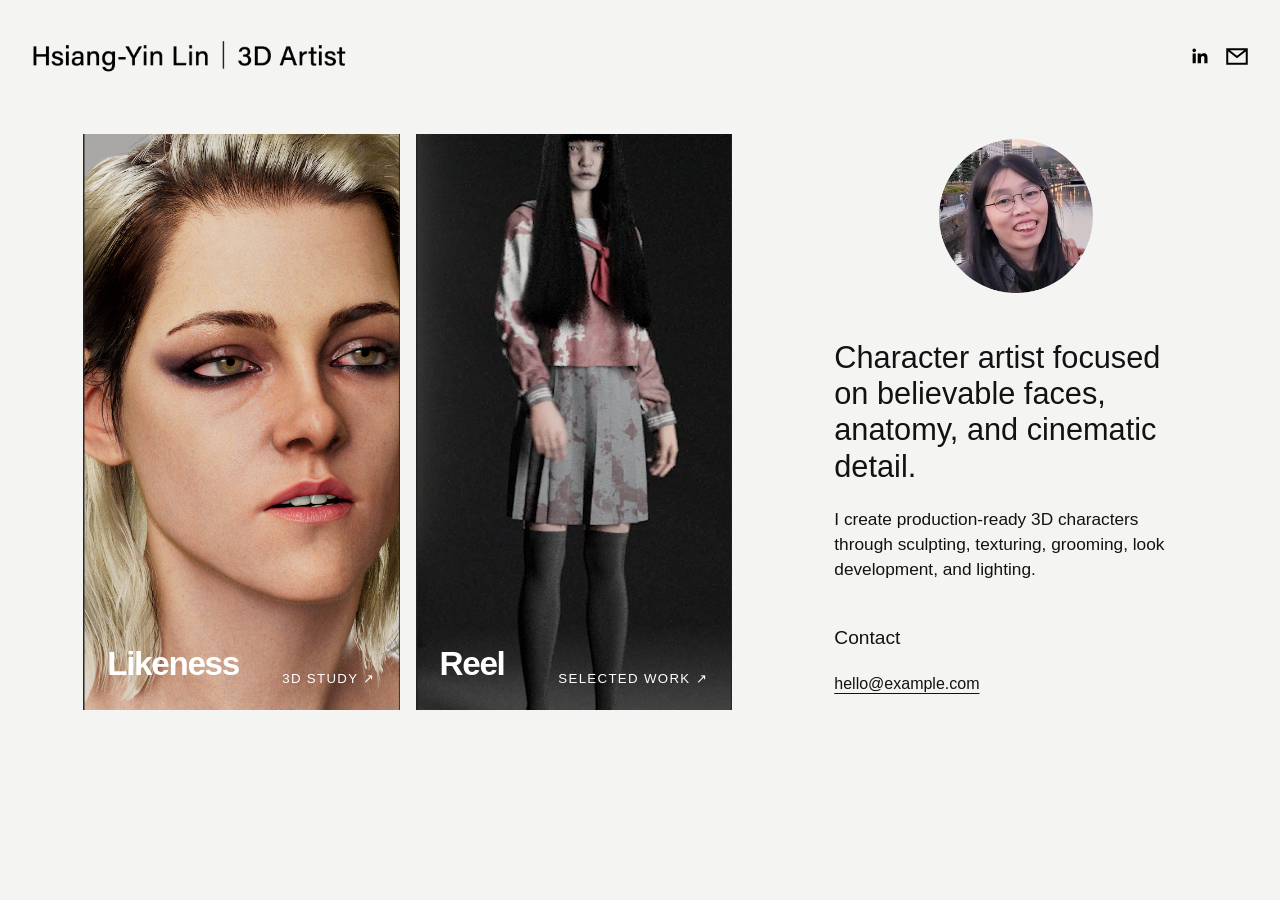
==== index.html @ c495213a "Add files via upload" ====
<!doctype html>
<html lang="en">
<head>
  <meta charset="utf-8">
  <meta name="viewport" content="width=device-width, initial-scale=1">
  <meta name="description" content="Portfolio of Hsiang-Yin Lin, 3D Artist.">
  <title>Hsiang-Yin Lin | 3D Artist</title>
  <link rel="stylesheet" href="assets/styles.css">
</head>
<body>
  <header class="site-header site-shell">
    <a class="brand" href="index.html"><img class="brand-image" src="assets/icon_name.png" alt="Hsiang-Yin Lin | 3D Artist"></a>
    <nav class="header-links" aria-label="Contact links">
      <a class="icon-link" href="https://www.linkedin.com/" aria-label="LinkedIn"><img src="assets/linkedin.svg" alt=""></a>
      <a class="icon-link" href="mailto:hello@example.com" aria-label="Email"><img src="assets/email.svg" alt=""></a>
    </nav>
  </header>

  <main class="home-grid site-shell">
    <section class="project-grid" aria-label="Selected work">
      <a class="project-card" href="likeness.html" aria-label="View Likeness Study project">
        <img class="project-art" src="assets/index02.png" alt="">
        <div class="project-label"><strong>Likeness</strong><span>3D study ↗</span></div>
      </a>
      <a class="project-card" href="reel.html" aria-label="View showreel">
        <img class="project-art" src="assets/index01.png" alt="">
        <div class="project-label"><strong>Reel</strong><span>Selected work ↗</span></div>
      </a>
    </section>

    <aside class="bio">
      <img class="portrait" src="assets/index03.png" alt="Portrait of Hsiang-Yin Lin">
      <h1>Character artist focused on believable faces, anatomy, and cinematic detail.</h1>
      <p>I create production-ready 3D characters through sculpting, texturing, grooming, look development, and lighting.</p>
      <h2>Contact</h2>
      <a class="text-link" href="mailto:hello@example.com">hello@example.com</a>
    </aside>
  </main>
</body>
</html>
---- assets/styles.css ----
:root {
  --paper: #F4F4F3;
  --ink: #121212;
  --muted: #656565;
  --line: #d7d7d2;
  --accent: #d7ff3f;
  --max: 1440px;
}

* { box-sizing: border-box; }

html { scroll-behavior: smooth; }

body {
  margin: 0;
  color: var(--ink);
  background: var(--paper);
  font-family: Arial, sans-serif;
  font-weight: 400;
  font-size: 16px;
  line-height: 1.45;
}

a { color: inherit; }

img { display: block; max-width: 100%; }

.site-shell {
  width: min(calc(100% - 64px), var(--max));
  margin: 0 auto;
}

.site-header {
  display: flex;
  align-items: center;
  justify-content: space-between;
  min-height: 112px;
}

.brand {
  text-decoration: none;
  display: block;
  line-height: 0;
}
.brand-image { display: block; width: 315px; height: auto; max-width: 64vw; }

.header-links { display: flex; align-items: center; gap: 16px; }
.icon-link { display: grid; place-items: center; line-height: 0; }
.icon-link:first-child { width: 18px; height: 18px; }
.icon-link:last-child { width: 22px; height: 17px; }
.icon-link img { display: block; width: 100%; height: 100%; }

.home-grid {
  display: grid;
  grid-template-columns: minmax(0, 1.7fr) minmax(280px, .95fr);
  gap: clamp(56px, 8vw, 120px);
  align-items: start;
  padding: 22px 4vw 96px;
}

.project-grid { display: grid; grid-template-columns: repeat(2, minmax(0, 1fr)); gap: 16px; }

.project-card {
  position: relative;
  display: block;
  min-height: min(64vh, 720px);
  overflow: hidden;
  color: white;
  text-decoration: none;
  background: #222;
}

.project-art {
  position: absolute;
  inset: 0;
  width: 100%;
  height: 100%;
  object-fit: cover;
  transition: transform .6s cubic-bezier(.2,.7,.2,1), filter .4s ease;
}

.project-card:hover .project-art, .project-card:focus-visible .project-art { transform: scale(1.035); filter: brightness(.82); }
.project-label { position: absolute; inset: auto 24px 22px; display: flex; justify-content: space-between; align-items: end; gap: 16px; }
.project-label strong { font-size: clamp(1.35rem, 2.6vw, 2.25rem); letter-spacing: -.04em; }
.project-label span { font-size: .83rem; text-transform: uppercase; letter-spacing: .1em; }

.bio { padding-top: 4px; max-width: 420px; }
.portrait {
  width: 156px;
  aspect-ratio: 1;
  margin: 0 auto 46px;
  border-radius: 50%;
  object-fit: cover;
}
.bio h1 { margin: 0 0 22px; font-size: clamp(1.55rem, 2.4vw, 2.15rem); line-height: 1.18; font-weight: 400; letter-spacing: 0; }
.bio p { margin: 0 0 42px; font-size: 1.08rem; }
.bio h2 { font-size: 1.2rem; font-weight: 400; margin: 0 0 20px; }
.text-link { text-underline-offset: 4px; text-decoration-thickness: 1px; }

.project-page { padding-bottom: 112px; }
.back-link { display: inline-block; margin: 8px 0 56px; text-decoration: none; }
.back-link:hover { text-decoration: underline; text-underline-offset: 4px; }
.project-heading { display: grid; grid-template-columns: 1.5fr 1fr; gap: 64px; align-items: end; padding-bottom: 44px; border-bottom: 1px solid var(--line); }
.eyebrow { margin: 0 0 12px; color: var(--muted); text-transform: uppercase; letter-spacing: .12em; font-size: .8rem; }
.project-heading h1 { margin: 0; font-size: clamp(3rem, 8vw, 7.5rem); line-height: .88; letter-spacing: -.07em; }
.project-intro { margin: 0; max-width: 560px; font-size: clamp(1.05rem, 1.7vw, 1.35rem); }

.gallery { display: grid; grid-template-columns: repeat(12, 1fr); gap: 18px; padding-top: 64px; }
.gallery figure { margin: 0; }
.gallery figure:nth-child(1), .gallery figure:nth-child(4) { grid-column: span 7; }
.gallery figure:nth-child(2), .gallery figure:nth-child(3), .gallery figure:nth-child(5) { grid-column: span 5; }
.media-placeholder {
  min-height: 420px;
  display: grid;
  place-items: center;
  padding: 24px;
  color: rgba(255,255,255,.8);
  text-align: center;
  background:
    radial-gradient(circle at 60% 30%, rgba(255,255,255,.25), transparent 9%),
    radial-gradient(ellipse at 50% 47%, #34353a 0 20%, transparent 21%),
    linear-gradient(145deg, #0d0e10, #666b73);
}
.gallery figure:nth-child(even) .media-placeholder { background: linear-gradient(145deg, #9da0a2, #242629 70%); }
.media-placeholder span { padding: 9px 13px; border: 1px solid rgba(255,255,255,.45); background: rgba(0,0,0,.22); font-size: .78rem; letter-spacing: .1em; text-transform: uppercase; }
figcaption { padding-top: 10px; color: var(--muted); font-size: .88rem; }

.reel-layout { display: grid; grid-template-columns: minmax(0, 1.65fr) minmax(260px, .65fr); gap: 44px; padding-top: 64px; align-items: start; }
.video-frame { aspect-ratio: 16 / 9; background: #111; }
.video-frame iframe { width: 100%; height: 100%; border: 0; }
.details h2 { margin: 0 0 16px; font-size: 1.35rem; }
.details p { color: #373737; }
.facts { margin: 34px 0 0; padding: 0; list-style: none; border-top: 1px solid var(--line); }
.facts li { display: flex; justify-content: space-between; gap: 24px; padding: 13px 0; border-bottom: 1px solid var(--line); font-size: .9rem; }
.facts span { color: var(--muted); }
.stills { grid-column: 1 / -1; display: grid; grid-template-columns: repeat(3, 1fr); gap: 18px; margin-top: 22px; }
.stills .media-placeholder { min-height: 250px; }

@media (max-width: 820px) {
  .site-shell { width: min(calc(100% - 32px), var(--max)); }
  .site-header { min-height: 88px; }
  .home-grid, .project-heading, .reel-layout { grid-template-columns: 1fr; }
  .home-grid { padding: 8px 0 72px; gap: 56px; }
  .bio { order: -1; max-width: 620px; }
  .portrait { width: 112px; margin: 0 0 28px; }
  .bio p { margin-bottom: 28px; }
  .project-heading { gap: 30px; }
  .gallery figure:nth-child(n) { grid-column: span 12; }
  .media-placeholder { min-height: 360px; }
  .stills { grid-template-columns: 1fr; }
}

@media (max-width: 520px) {
  .brand-image { width: 260px; max-width: 68vw; }
  .project-grid { grid-template-columns: 1fr; }
  .project-card { min-height: 58vh; }
  .project-heading h1 { font-size: 3.6rem; }
}
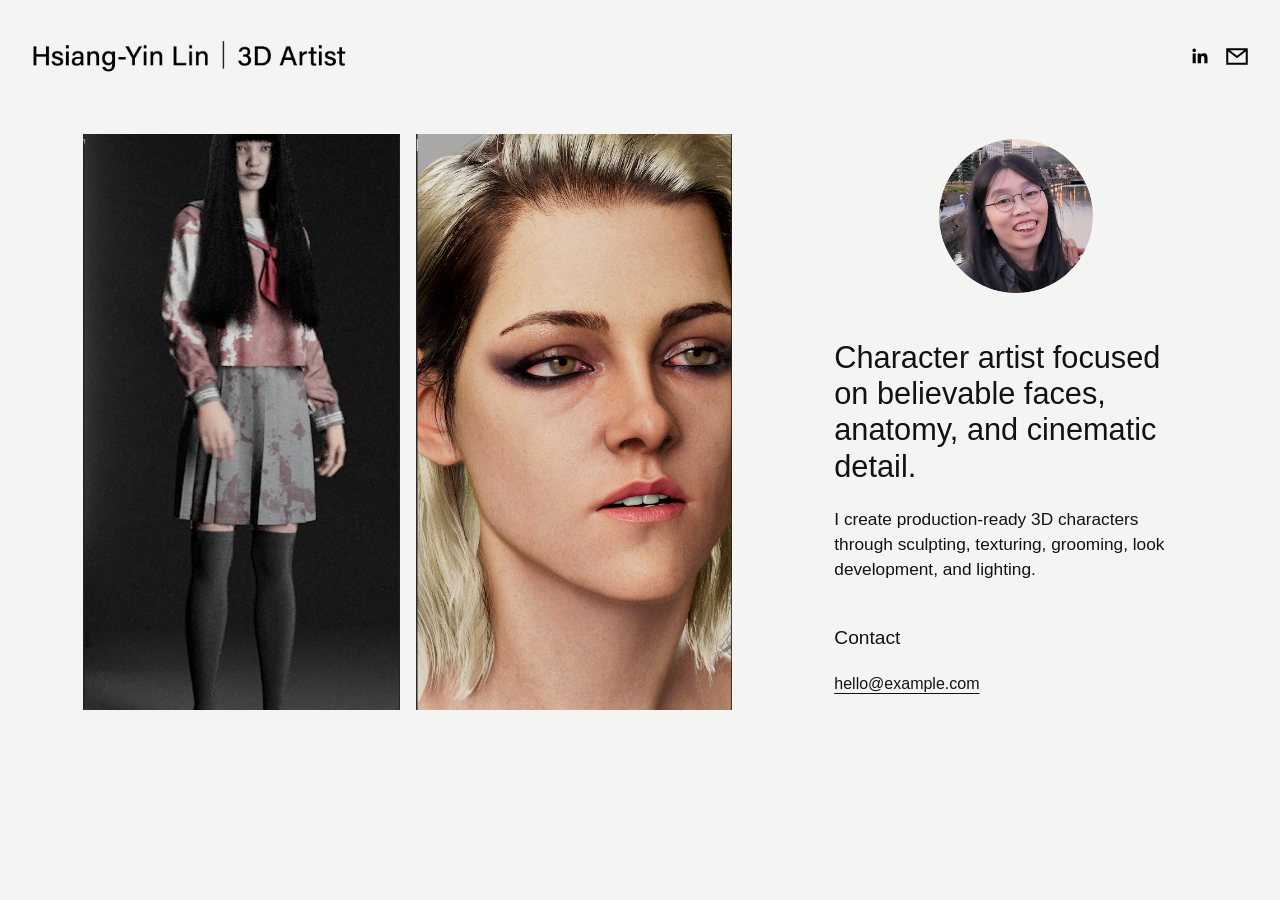
==== commit 9e075f52: "Add files via upload" ====
--- a/index.html
+++ b/index.html
@@ -18,13 +18,13 @@
 
   <main class="home-grid site-shell">
     <section class="project-grid" aria-label="Selected work">
-      <a class="project-card" href="likeness.html" aria-label="View Likeness Study project">
-        <img class="project-art" src="assets/index02.png" alt="">
-        <div class="project-label"><strong>Likeness</strong><span>3D study ↗</span></div>
-      </a>
       <a class="project-card" href="reel.html" aria-label="View showreel">
         <img class="project-art" src="assets/index01.png" alt="">
-        <div class="project-label"><strong>Reel</strong><span>Selected work ↗</span></div>
+        <span class="hover-title">Work Showreel</span>
+      </a>
+      <a class="project-card" href="likeness.html" aria-label="View Kristen Stewart Likeness project">
+        <img class="project-art" src="assets/index02.png" alt="">
+        <span class="hover-title">Kristen Stewart Likeness</span>
       </a>
     </section>
 
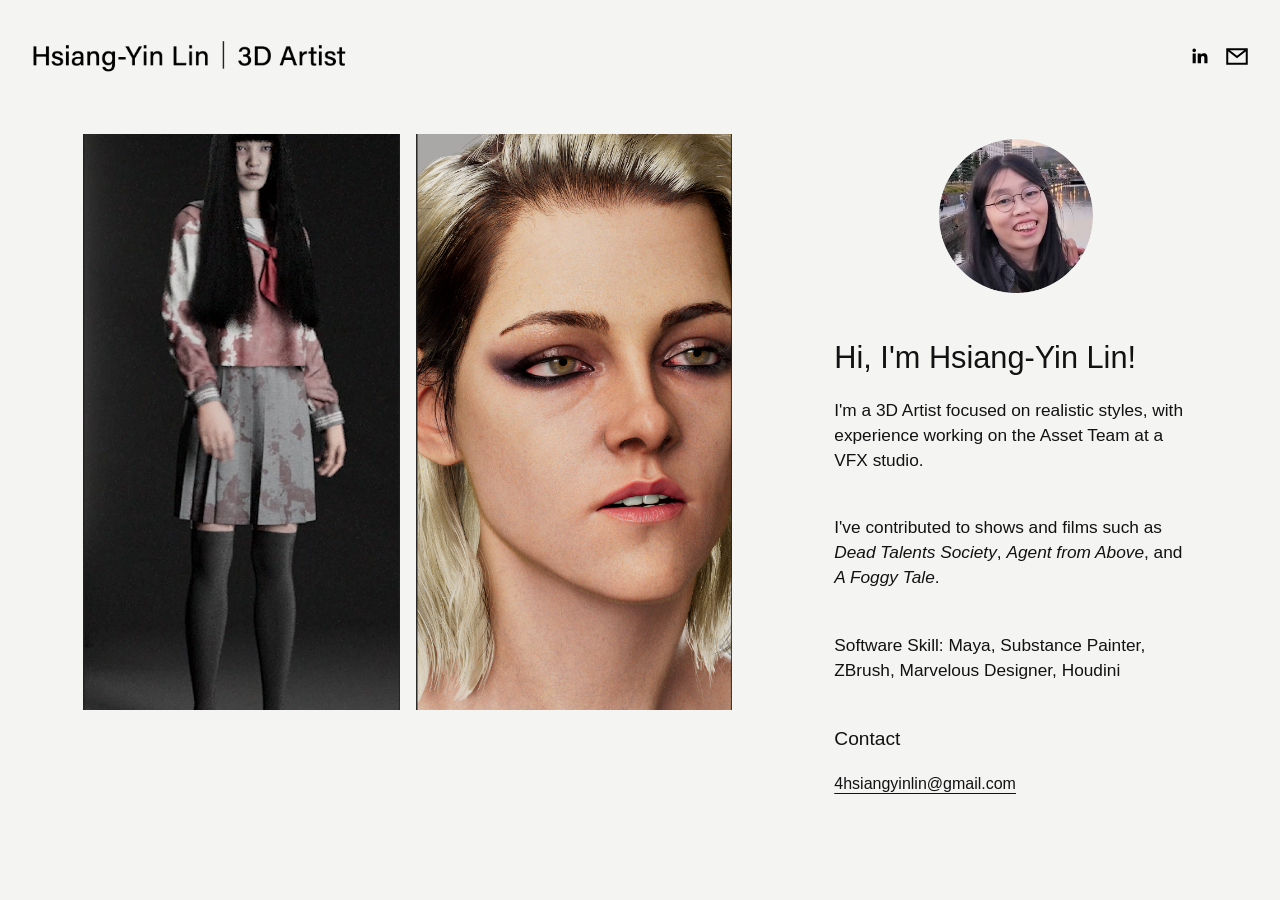
==== commit 25e02405: "Add files via upload" ====
--- a/index.html
+++ b/index.html
@@ -12,7 +12,7 @@
     <a class="brand" href="index.html"><img class="brand-image" src="assets/icon_name.png" alt="Hsiang-Yin Lin | 3D Artist"></a>
     <nav class="header-links" aria-label="Contact links">
       <a class="icon-link" href="https://www.linkedin.com/" aria-label="LinkedIn"><img src="assets/linkedin.svg" alt=""></a>
-      <a class="icon-link" href="mailto:hello@example.com" aria-label="Email"><img src="assets/email.svg" alt=""></a>
+      <a class="icon-link" href="mailto:4hsiangyinlin@gmail.com" aria-label="Email"><img src="assets/email.svg" alt=""></a>
     </nav>
   </header>
 
@@ -30,10 +30,12 @@
 
     <aside class="bio">
       <img class="portrait" src="assets/index03.png" alt="Portrait of Hsiang-Yin Lin">
-      <h1>Character artist focused on believable faces, anatomy, and cinematic detail.</h1>
-      <p>I create production-ready 3D characters through sculpting, texturing, grooming, look development, and lighting.</p>
+      <h1>Hi, I'm Hsiang-Yin Lin!</h1>
+      <p>I'm a 3D Artist focused on realistic styles, with experience working on the Asset Team at a VFX studio.</p>
+      <p>I've contributed to shows and films such as <em>Dead Talents Society</em>, <em>Agent from Above</em>, and <em>A Foggy Tale</em>.</p>
+      <p>Software Skill: Maya, Substance Painter, ZBrush, Marvelous Designer, Houdini</p>
       <h2>Contact</h2>
-      <a class="text-link" href="mailto:hello@example.com">hello@example.com</a>
+      <a class="text-link" href="mailto:4hsiangyinlin@gmail.com">4hsiangyinlin@gmail.com</a>
     </aside>
   </main>
 </body>
--- a/assets/styles.css
+++ b/assets/styles.css
@@ -70,6 +70,17 @@
   background: #222;
 }
 
+.project-card::after {
+  content: "";
+  position: absolute;
+  inset: 0;
+  z-index: 1;
+  background: #000;
+  opacity: 0;
+  transition: opacity .4s ease;
+  pointer-events: none;
+}
+
 .project-art {
   position: absolute;
   inset: 0;
@@ -79,10 +90,61 @@
   transition: transform .6s cubic-bezier(.2,.7,.2,1), filter .4s ease;
 }
 
-.project-card:hover .project-art, .project-card:focus-visible .project-art { transform: scale(1.035); filter: brightness(.82); }
-.project-label { position: absolute; inset: auto 24px 22px; display: flex; justify-content: space-between; align-items: end; gap: 16px; }
-.project-label strong { font-size: clamp(1.35rem, 2.6vw, 2.25rem); letter-spacing: -.04em; }
-.project-label span { font-size: .83rem; text-transform: uppercase; letter-spacing: .1em; }
+.project-card:hover::after,
+.project-card:focus-visible::after {
+  opacity: .62;
+}
+
+.project-card:hover .project-art,
+.project-card:focus-visible .project-art {
+  transform: scale(1.035);
+}
+
+.hover-title {
+  position: absolute;
+  inset: 0;
+  z-index: 2;
+  display: grid;
+  place-items: center;
+  padding: 24px;
+  color: #fff;
+  font-size: clamp(1.2rem, 2vw, 1.75rem);
+  font-weight: 400;
+  line-height: 1.2;
+  text-align: center;
+  opacity: 0;
+  transform: translateY(8px);
+  transition: opacity .35s ease, transform .35s ease;
+  pointer-events: none;
+}
+
+.project-card:hover .hover-title,
+.project-card:focus-visible .hover-title {
+  opacity: 1;
+  transform: translateY(0);
+}
+
+@media (hover: none) {
+  .project-card::after {
+    opacity: .3;
+    background: linear-gradient(to top, #000, transparent 48%);
+  }
+
+  .hover-title {
+    place-items: end start;
+    opacity: 1;
+    transform: none;
+    text-align: left;
+  }
+}
+
+@media (prefers-reduced-motion: reduce) {
+  .project-art,
+  .project-card::after,
+  .hover-title {
+    transition: none;
+  }
+}
 
 .bio { padding-top: 4px; max-width: 420px; }
 .portrait {
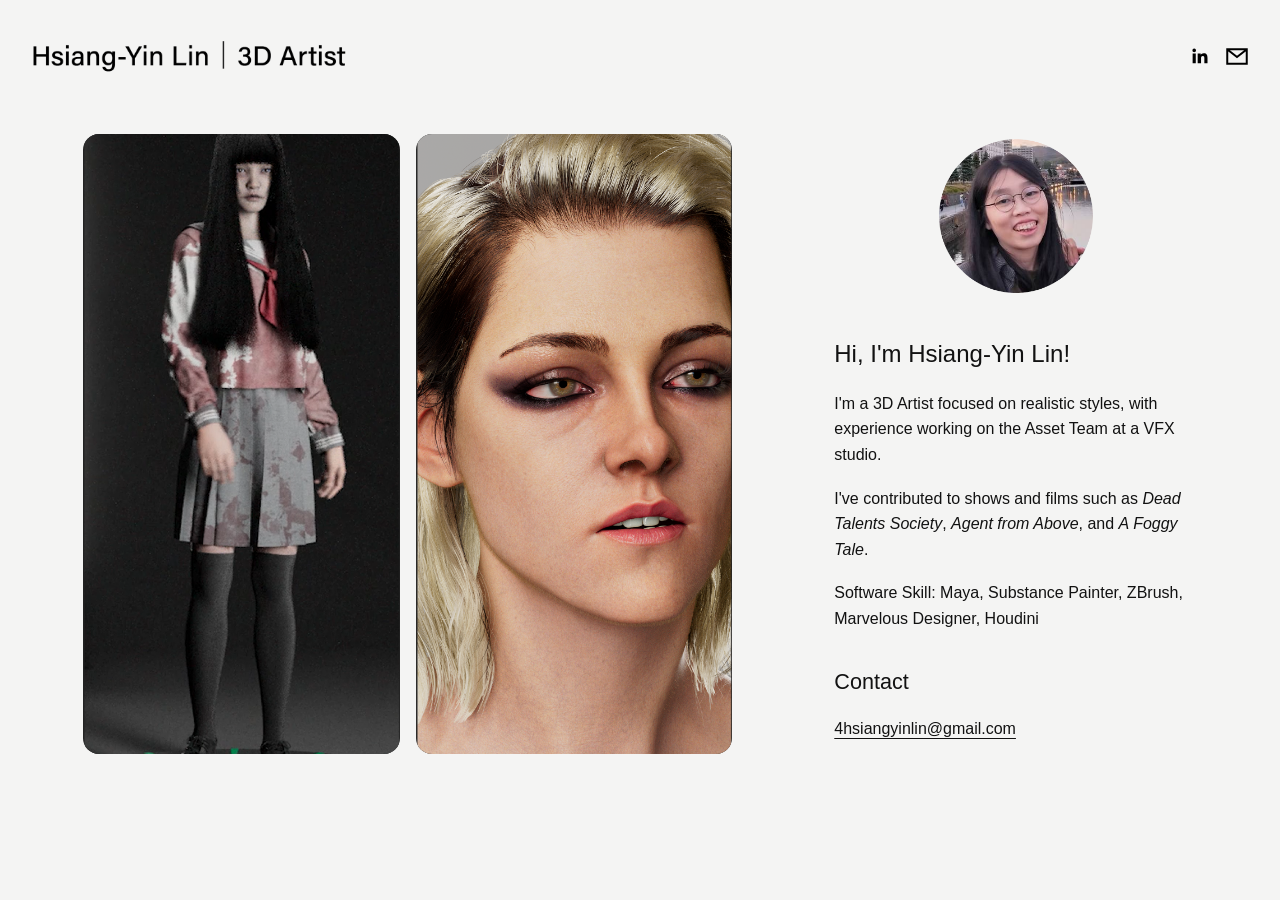
==== commit b800fd10: "Update index.html" ====
--- a/index.html
+++ b/index.html
@@ -11,7 +11,7 @@
   <header class="site-header site-shell">
     <a class="brand" href="index.html"><img class="brand-image" src="assets/icon_name.png" alt="Hsiang-Yin Lin | 3D Artist"></a>
     <nav class="header-links" aria-label="Contact links">
-      <a class="icon-link" href="https://www.linkedin.com/" aria-label="LinkedIn"><img src="assets/linkedin.svg" alt=""></a>
+      <a class="icon-link" href="https://www.linkedin.com/in/hsiang-yin-lin-a6a724228" aria-label="LinkedIn"><img src="assets/linkedin.svg" alt=""></a>
       <a class="icon-link" href="mailto:4hsiangyinlin@gmail.com" aria-label="Email"><img src="assets/email.svg" alt=""></a>
     </nav>
   </header>
--- a/assets/styles.css
+++ b/assets/styles.css
@@ -63,8 +63,9 @@
 .project-card {
   position: relative;
   display: block;
-  min-height: min(64vh, 720px);
+  min-height: min(69vh, 620px);
   overflow: hidden;
+  border-radius: 16px;
   color: white;
   text-decoration: none;
   background: #222;
@@ -154,10 +155,51 @@
   border-radius: 50%;
   object-fit: cover;
 }
-.bio h1 { margin: 0 0 22px; font-size: clamp(1.55rem, 2.4vw, 2.15rem); line-height: 1.18; font-weight: 400; letter-spacing: 0; }
-.bio p { margin: 0 0 42px; font-size: 1.08rem; }
-.bio h2 { font-size: 1.2rem; font-weight: 400; margin: 0 0 20px; }
+.bio h1 { margin: 0 0 22px; font-size: 1.5rem; line-height: 1.2; font-weight: 400; letter-spacing: 0; }
+.bio p { margin: 0 0 18px; font-size: 1rem; line-height: 1.6; }
+.bio h2 { font-size: 1.35rem; font-weight: 400; margin: 34px 0 20px; }
 .text-link { text-underline-offset: 4px; text-decoration-thickness: 1px; }
+
+.detail-page {
+  max-width: 1010px;
+  margin-top: 22px;
+  padding-bottom: 88px;
+}
+
+.detail-intro {
+  max-width: 720px;
+  margin-bottom: 46px;
+}
+
+.detail-intro h1 {
+  margin: 0 0 10px;
+  font-size: clamp(1.8rem, 3vw, 2.2rem);
+  font-weight: 400;
+  line-height: 1.2;
+}
+
+.detail-intro p {
+  margin: 0;
+  font-size: 1rem;
+  line-height: 1.6;
+}
+
+.reel-intro {
+  max-width: none;
+}
+
+.likeness-grid {
+  display: grid;
+  grid-template-columns: repeat(2, minmax(0, 1fr));
+  gap: 20px;
+}
+
+.likeness-grid img {
+  width: 100%;
+  aspect-ratio: 1;
+  object-fit: cover;
+  background: #b2b2b2;
+}
 
 .project-page { padding-bottom: 112px; }
 .back-link { display: inline-block; margin: 8px 0 56px; text-decoration: none; }
@@ -188,7 +230,7 @@
 figcaption { padding-top: 10px; color: var(--muted); font-size: .88rem; }
 
 .reel-layout { display: grid; grid-template-columns: minmax(0, 1.65fr) minmax(260px, .65fr); gap: 44px; padding-top: 64px; align-items: start; }
-.video-frame { aspect-ratio: 16 / 9; background: #111; }
+.video-frame { width: 100%; aspect-ratio: 16 / 9; background: #111; }
 .video-frame iframe { width: 100%; height: 100%; border: 0; }
 .details h2 { margin: 0 0 16px; font-size: 1.35rem; }
 .details p { color: #373737; }
@@ -210,6 +252,9 @@
   .gallery figure:nth-child(n) { grid-column: span 12; }
   .media-placeholder { min-height: 360px; }
   .stills { grid-template-columns: 1fr; }
+  .detail-page { margin-top: 8px; }
+  .likeness-grid { grid-template-columns: 1fr; }
+  .video-frame { aspect-ratio: 16 / 9; }
 }
 
 @media (max-width: 520px) {
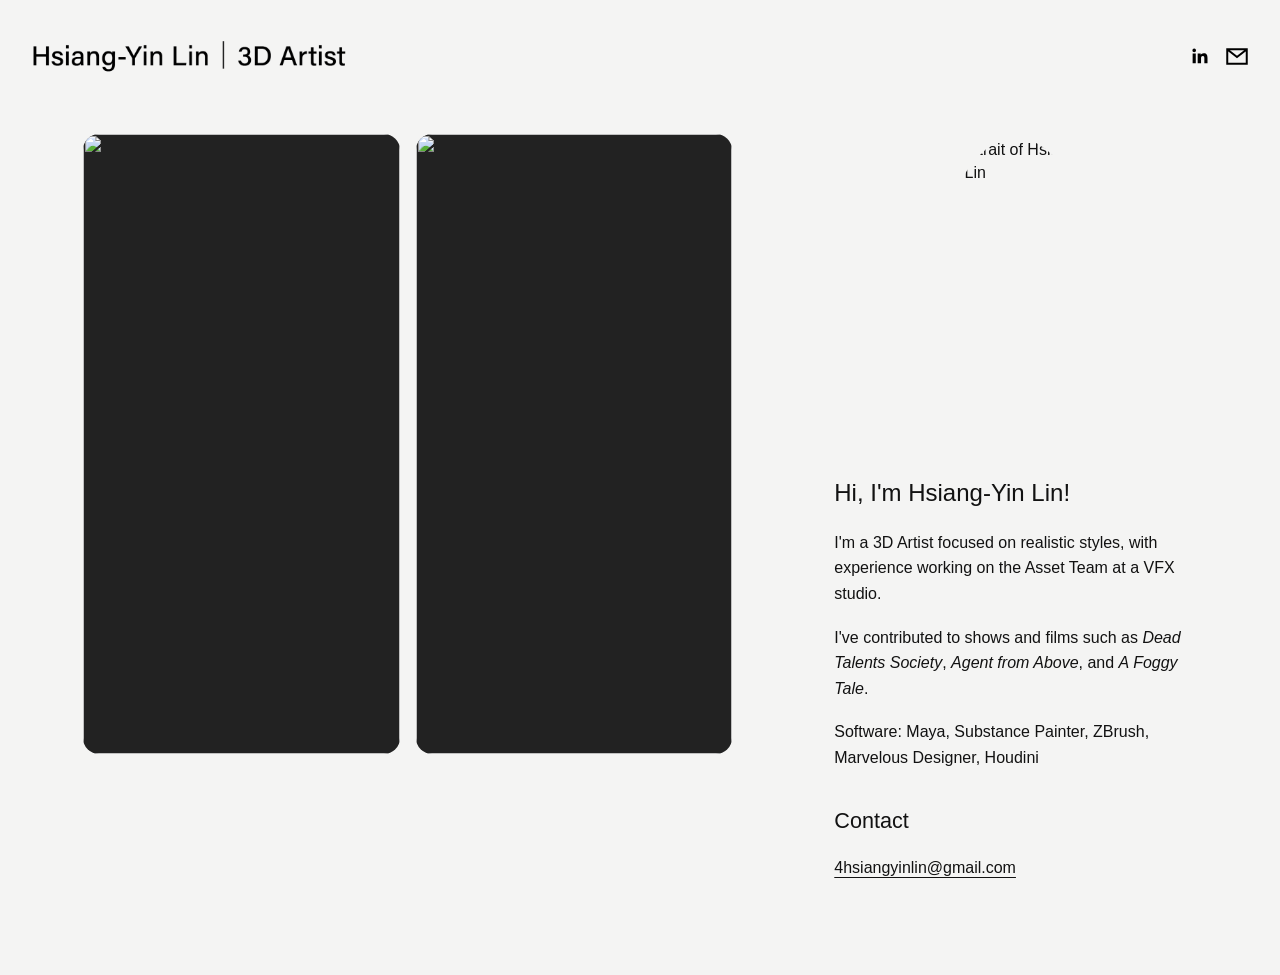
==== commit b0be9f3c: "astra changes 1" ====
--- a/index.html
+++ b/index.html
@@ -9,7 +9,7 @@
 </head>
 <body>
   <header class="site-header site-shell">
-    <a class="brand" href="index.html"><img class="brand-image" src="assets/icon_name.png" alt="Hsiang-Yin Lin | 3D Artist"></a>
+    <a class="brand" href="index.html"><img class="brand-image" src="assets/icon_name.png" alt="Hsiang-Yin Lin | 3D Artist" width="904" height="98" decoding="async"></a>
     <nav class="header-links" aria-label="Contact links">
       <a class="icon-link" href="https://www.linkedin.com/in/hsiang-yin-lin-a6a724228" aria-label="LinkedIn"><img src="assets/linkedin.svg" alt=""></a>
       <a class="icon-link" href="mailto:4hsiangyinlin@gmail.com" aria-label="Email"><img src="assets/email.svg" alt=""></a>
@@ -19,21 +19,21 @@
   <main class="home-grid site-shell">
     <section class="project-grid" aria-label="Selected work">
       <a class="project-card" href="reel.html" aria-label="View showreel">
-        <img class="project-art" src="assets/index01.png" alt="">
+        <img class="project-art" src="assets/index01.webp" alt="" width="418" height="1000" decoding="async">
         <span class="hover-title">Work Showreel</span>
       </a>
       <a class="project-card" href="likeness.html" aria-label="View Kristen Stewart Likeness project">
-        <img class="project-art" src="assets/index02.png" alt="">
+        <img class="project-art" src="assets/index02.webp" alt="" width="418" height="1000" decoding="async">
         <span class="hover-title">Kristen Stewart Likeness</span>
       </a>
     </section>
 
     <aside class="bio">
-      <img class="portrait" src="assets/index03.png" alt="Portrait of Hsiang-Yin Lin">
+      <img class="portrait" src="assets/index03.webp" alt="Portrait of Hsiang-Yin Lin" width="295" height="295" decoding="async">
       <h1>Hi, I'm Hsiang-Yin Lin!</h1>
       <p>I'm a 3D Artist focused on realistic styles, with experience working on the Asset Team at a VFX studio.</p>
       <p>I've contributed to shows and films such as <em>Dead Talents Society</em>, <em>Agent from Above</em>, and <em>A Foggy Tale</em>.</p>
-      <p>Software Skill: Maya, Substance Painter, ZBrush, Marvelous Designer, Houdini</p>
+      <p>Software: Maya, Substance Painter, ZBrush, Marvelous Designer, Houdini</p>
       <h2>Contact</h2>
       <a class="text-link" href="mailto:4hsiangyinlin@gmail.com">4hsiangyinlin@gmail.com</a>
     </aside>
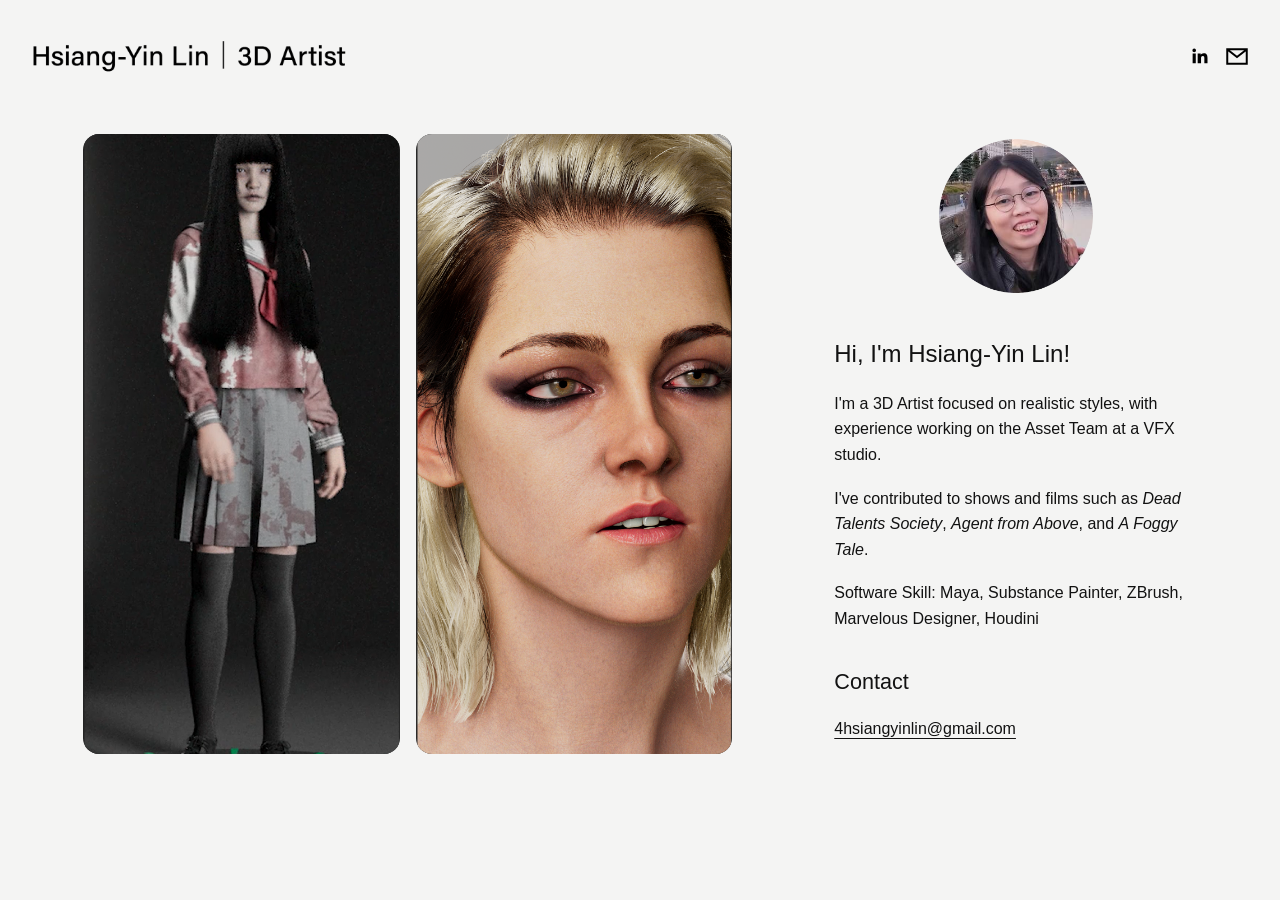
==== commit 26fe7298: "revert astra change" ====
--- a/index.html
+++ b/index.html
@@ -9,9 +9,9 @@
 </head>
 <body>
   <header class="site-header site-shell">
-    <a class="brand" href="index.html"><img class="brand-image" src="assets/icon_name.png" alt="Hsiang-Yin Lin | 3D Artist" width="904" height="98" decoding="async"></a>
+    <a class="brand" href="index.html"><img class="brand-image" src="assets/icon_name.png" alt="Hsiang-Yin Lin | 3D Artist"></a>
     <nav class="header-links" aria-label="Contact links">
-      <a class="icon-link" href="https://www.linkedin.com/in/hsiang-yin-lin-a6a724228" aria-label="LinkedIn"><img src="assets/linkedin.svg" alt=""></a>
+      <a class="icon-link" href="https://www.linkedin.com/" aria-label="LinkedIn"><img src="assets/linkedin.svg" alt=""></a>
       <a class="icon-link" href="mailto:4hsiangyinlin@gmail.com" aria-label="Email"><img src="assets/email.svg" alt=""></a>
     </nav>
   </header>
@@ -19,21 +19,21 @@
   <main class="home-grid site-shell">
     <section class="project-grid" aria-label="Selected work">
       <a class="project-card" href="reel.html" aria-label="View showreel">
-        <img class="project-art" src="assets/index01.webp" alt="" width="418" height="1000" decoding="async">
+        <img class="project-art" src="assets/index01.png" alt="">
         <span class="hover-title">Work Showreel</span>
       </a>
       <a class="project-card" href="likeness.html" aria-label="View Kristen Stewart Likeness project">
-        <img class="project-art" src="assets/index02.webp" alt="" width="418" height="1000" decoding="async">
+        <img class="project-art" src="assets/index02.png" alt="">
         <span class="hover-title">Kristen Stewart Likeness</span>
       </a>
     </section>
 
     <aside class="bio">
-      <img class="portrait" src="assets/index03.webp" alt="Portrait of Hsiang-Yin Lin" width="295" height="295" decoding="async">
+      <img class="portrait" src="assets/index03.png" alt="Portrait of Hsiang-Yin Lin">
       <h1>Hi, I'm Hsiang-Yin Lin!</h1>
       <p>I'm a 3D Artist focused on realistic styles, with experience working on the Asset Team at a VFX studio.</p>
       <p>I've contributed to shows and films such as <em>Dead Talents Society</em>, <em>Agent from Above</em>, and <em>A Foggy Tale</em>.</p>
-      <p>Software: Maya, Substance Painter, ZBrush, Marvelous Designer, Houdini</p>
+      <p>Software Skill: Maya, Substance Painter, ZBrush, Marvelous Designer, Houdini</p>
       <h2>Contact</h2>
       <a class="text-link" href="mailto:4hsiangyinlin@gmail.com">4hsiangyinlin@gmail.com</a>
     </aside>
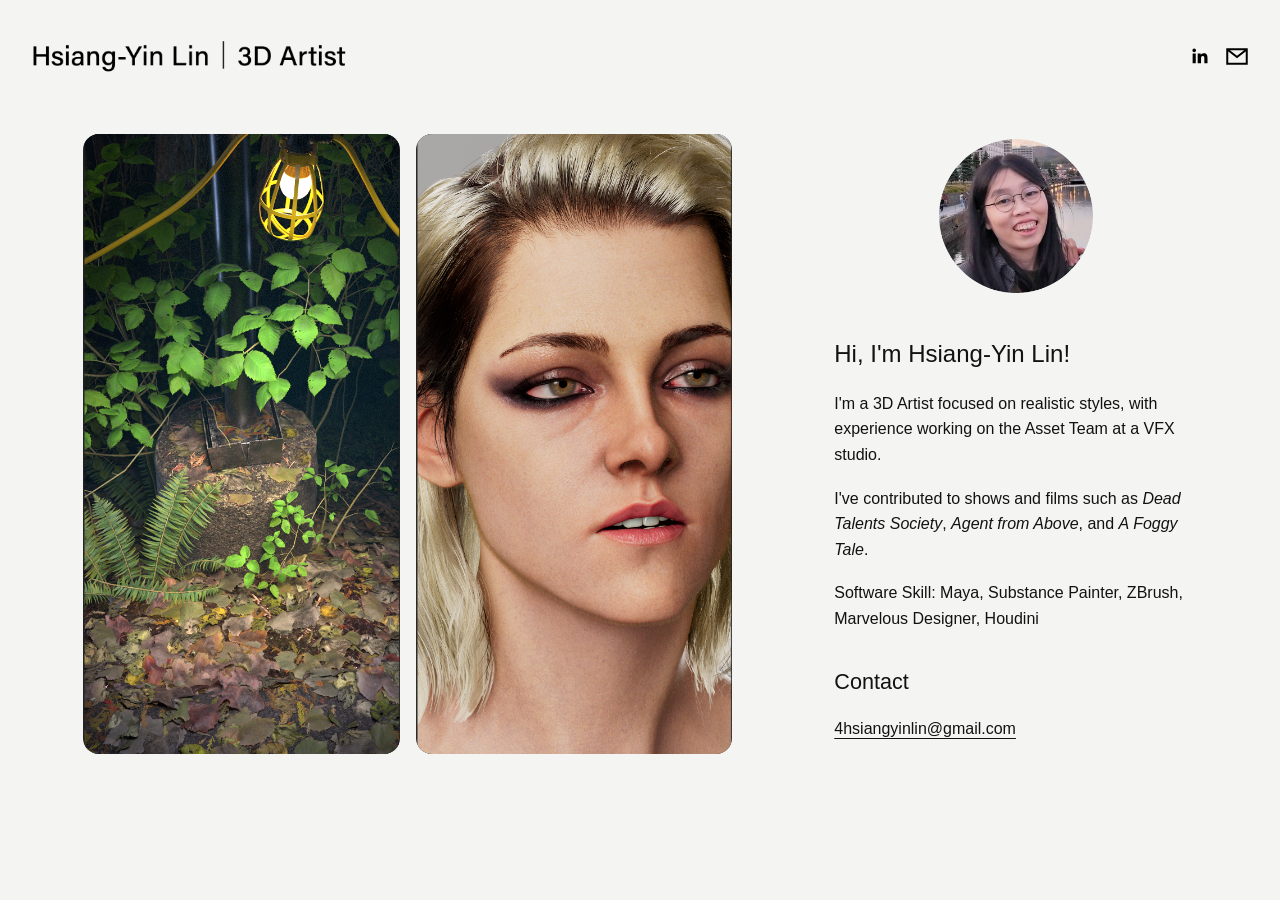
==== commit 16beb6a2: "Update index.html" ====
--- a/index.html
+++ b/index.html
@@ -19,8 +19,8 @@
   <main class="home-grid site-shell">
     <section class="project-grid" aria-label="Selected work">
       <a class="project-card" href="reel.html" aria-label="View showreel">
-        <img class="project-art" src="assets/index01.png" alt="">
-        <span class="hover-title">Work Showreel</span>
+        <img class="project-art" src="assets/index04.png" alt="">
+        <span class="hover-title">Showreel</span>
       </a>
       <a class="project-card" href="likeness.html" aria-label="View Kristen Stewart Likeness project">
         <img class="project-art" src="assets/index02.png" alt="">
--- a/assets/styles.css
+++ b/assets/styles.css
@@ -191,7 +191,8 @@
 .likeness-grid {
   display: grid;
   grid-template-columns: repeat(2, minmax(0, 1fr));
-  gap: 20px;
+  column-gap: 5px;
+  row-gap: 30px;
 }
 
 .likeness-grid img {
@@ -199,6 +200,14 @@
   aspect-ratio: 1;
   object-fit: cover;
   background: #b2b2b2;
+}
+
+.likeness-grid img:last-child {
+  grid-column: 1 / -1;
+  aspect-ratio: auto;
+  height: auto;
+  object-fit: initial;
+  background: none;
 }
 
 .project-page { padding-bottom: 112px; }
@@ -263,3 +272,64 @@
   .project-card { min-height: 58vh; }
   .project-heading h1 { font-size: 3.6rem; }
 }
+
+.reel-image-row {
+  display: flex;
+  justify-content: center;
+  margin-top: 34px;
+}
+
+.reel-image {
+  flex: none;
+  width: 120%;
+  max-width: calc(100vw - 32px);
+  height: auto;
+}
+
+.likeness-grid img {
+  cursor: zoom-in;
+}
+
+.likeness-grid img:focus-visible {
+  outline: 3px solid var(--ink);
+  outline-offset: 3px;
+}
+
+.image-lightbox {
+  position: fixed;
+  max-width: 95vw;
+  max-height: 95vh;
+  padding: 0;
+  border: 0;
+  background: transparent;
+  overflow: visible;
+}
+
+.image-lightbox::backdrop {
+  background: rgb(0 0 0 / 85%);
+}
+
+.image-lightbox img {
+  display: block;
+  max-width: 95vw;
+  max-height: 90vh;
+  width: auto;
+  height: auto;
+  object-fit: contain;
+}
+
+.lightbox-close {
+  position: absolute;
+  top: 8px;
+  right: 8px;
+  z-index: 1;
+  width: 40px;
+  height: 40px;
+  border: 0;
+  border-radius: 50%;
+  background: rgb(0 0 0 / 75%);
+  color: white;
+  font-size: 30px;
+  line-height: 1;
+  cursor: pointer;
+}
